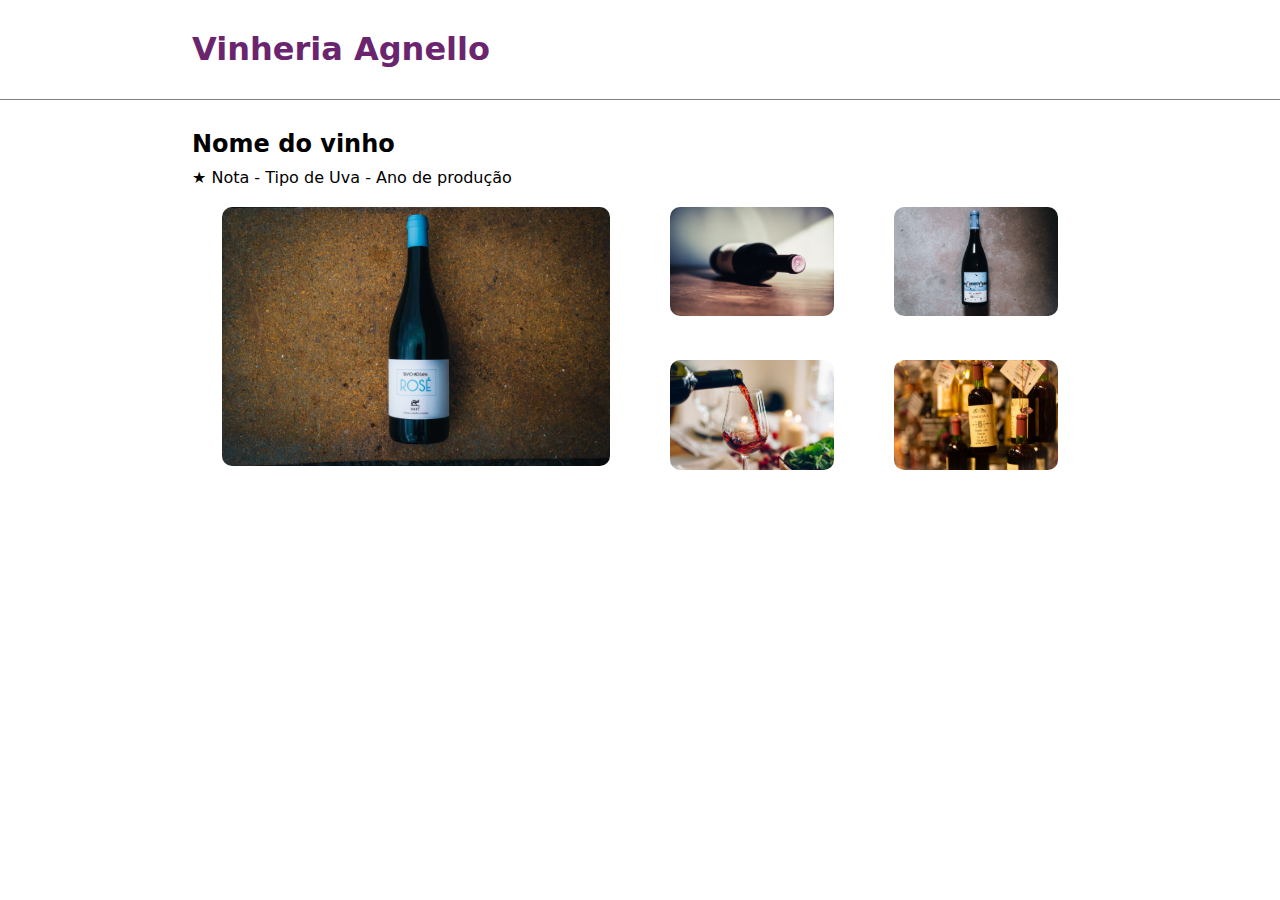
==== src/assets/index.html @ 07759bfd "first commit" ====
<!DOCTYPE html>
<html lang="pt-BR">

<head>
    <meta charset="UTF-8">
    <meta name="viewport" content="width=device-width, initial-scale=1.0">
    <title>Checkpoint 2 - Front-End Design</title>
    <link rel="stylesheet" href="../assets/css/styles.css">
</head>

<body>
    <header class="header-page">
        <div class="container">
            <h1>Vinheria Agnello</h1>
        </div>
    </header>
    <div class="container">
        <header class="wine-header">
            <h2>Nome do vinho</h2>
            <p> ★ Nota - Tipo de Uva - Ano de produção</p>
        </header>
        <div class="wine-fotos">
            <div class="wine-cards" id="main-wine-card">
                <div class="inner">
                    <img src="img/vinhos/pexels-jack-williams-12582808.jpg" alt="wine1">
                </div>
            </div>
            <div class="wine-cards">
                <div class="inner">
                    <img src="img/vinhos/pexels-jack-williams-12582823.jpg" alt="wine2">
                </div>
            </div>

            <div class="wine-cards">
                <div class="inner">
                    <img src="img/vinhos/pexels-markus-spiske-121191.jpg" alt="wine3">
                </div>
            </div>

            <div class="wine-cards">
                <div class="inner">
                    <img src="img/vinhos/pexels-matthew-hintz-1712737.jpg" alt="wine4">
                </div>
            </div>

            <div class="wine-cards">
                <div class="inner">
                    <img src="img/vinhos/Wine-Guide-Beaujolais-FT-BLOG0722-2000-7f1cac81f5044d3cbfeac708b66c4bea.jpg" alt="wine5">
                </div>
            </div>
        </div>
    </div>
</body>

</html>
---- src/assets/css/styles.css ----
* {
    margin: 0;
    padding: 0;
    box-sizing: border-box;
    font-family: system-ui, -apple-system, BlinkMacSystemFont, 'Segoe UI', Roboto, Oxygen, Ubuntu, Cantarell, 'Open Sans', 'Helvetica Neue', sans-serif;
}
.header-page {
    width: 100%;
    border-bottom: 1px solid rgba(0, 0, 0, 0.5);
    height: 100px;
    display: flex;
}
.container h1 {
    margin-top: 30px;
    color: rgb(107, 37, 111);
}

.wine-header {
    margin-top: 30px;
    display: flex;
    flex-direction: column;
}

.wine-header h2 {
    margin-bottom: 10px;
}

.container {
    width: 70%;
    margin: 0 auto;
}

.wine-fotos {
    width: 100%;
    height: 450px;
}

.wine-cards {
    width: 25%;
    float: right;
}

#main-wine-card {
    width: 50%;
    float: left;
}

.inner {
    padding: 20px 30px;

}


.inner img {
    width: 100%;
    border-radius: 10px;
}
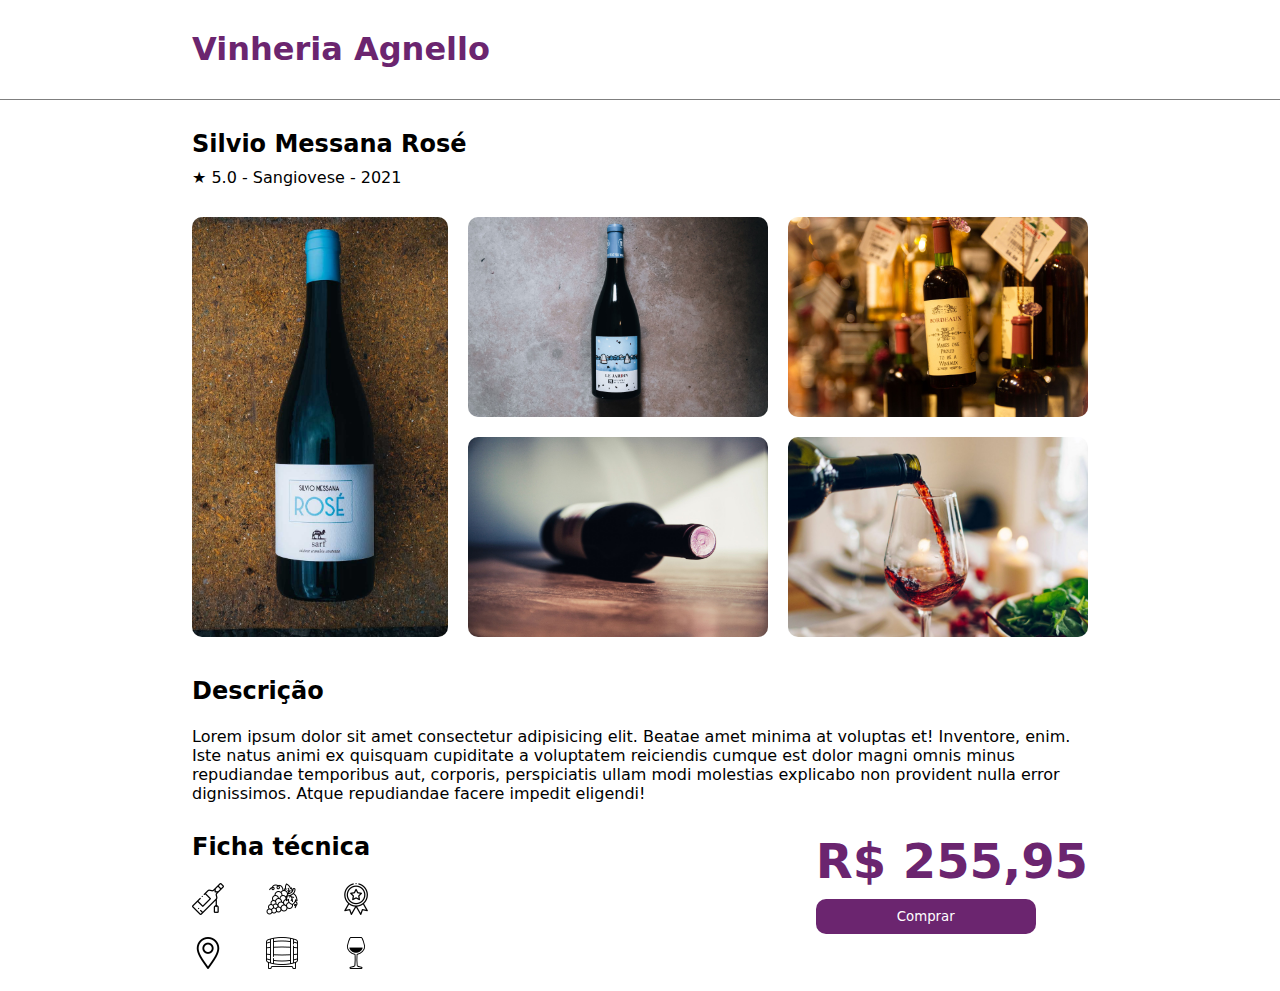
==== commit a90f4ed7: "feat: adição de descrição e ficha técnica" ====
--- a/src/assets/index.html
+++ b/src/assets/index.html
@@ -2,54 +2,67 @@
 <html lang="pt-BR">
 
 <head>
-    <meta charset="UTF-8">
-    <meta name="viewport" content="width=device-width, initial-scale=1.0">
-    <title>Checkpoint 2 - Front-End Design</title>
-    <link rel="stylesheet" href="../assets/css/styles.css">
+  <meta charset="UTF-8">
+  <meta name="viewport" content="width=device-width, initial-scale=1.0">
+  <title>Checkpoint 2 - Front-End Design</title>
+  <link rel="stylesheet" href="../assets/css/styles.css">
 </head>
 
 <body>
-    <header class="header-page">
-        <div class="container">
-            <h1>Vinheria Agnello</h1>
-        </div>
+  <header class="header-page">
+    <div class="container">
+      <h1>Vinheria Agnello</h1>
+    </div>
+  </header>
+  <div class="container">
+    <header class="wine-header">
+      <h2>Silvio Messana Rosé</h2>
+      <p> ★ 5.0 - Sangiovese - 2021</p>
     </header>
-    <div class="container">
-        <header class="wine-header">
-            <h2>Nome do vinho</h2>
-            <p> ★ Nota - Tipo de Uva - Ano de produção</p>
-        </header>
-        <div class="wine-fotos">
-            <div class="wine-cards" id="main-wine-card">
-                <div class="inner">
-                    <img src="img/vinhos/pexels-jack-williams-12582808.jpg" alt="wine1">
-                </div>
-            </div>
-            <div class="wine-cards">
-                <div class="inner">
-                    <img src="img/vinhos/pexels-jack-williams-12582823.jpg" alt="wine2">
-                </div>
-            </div>
 
-            <div class="wine-cards">
-                <div class="inner">
-                    <img src="img/vinhos/pexels-markus-spiske-121191.jpg" alt="wine3">
-                </div>
-            </div>
+    <div class="wines">
+      <div class="featured">
+        <img src="img/vinhos/pexels-jack-williams-12582808.jpg" alt="Vinho Silvio Messana Rosé">
+      </div>
 
-            <div class="wine-cards">
-                <div class="inner">
-                    <img src="img/vinhos/pexels-matthew-hintz-1712737.jpg" alt="wine4">
-                </div>
-            </div>
+      <div class="wine-cards">
+        <img src="img/vinhos/pexels-jack-williams-12582823.jpg" alt="Vinho rosé garrafa mediana">
+        <img src="img/vinhos/pexels-markus-spiske-121191.jpg" alt="Vinho rosé garrafa deitada">
+      </div>
 
-            <div class="wine-cards">
-                <div class="inner">
-                    <img src="img/vinhos/Wine-Guide-Beaujolais-FT-BLOG0722-2000-7f1cac81f5044d3cbfeac708b66c4bea.jpg" alt="wine5">
-                </div>
-            </div>
-        </div>
+      <div class="wine-cards">
+        <img src="img/vinhos/pexels-matthew-hintz-1712737.jpg" alt="Vinho rosé garrafas expostas">
+        <img src="img/vinhos/Wine-Guide-Beaujolais-FT-BLOG0722-2000-7f1cac81f5044d3cbfeac708b66c4bea.jpg" alt="Vinho rosé sendo posto em taça">
+      </div>
     </div>
+
+    <div class="descriptions">
+      <h2>Descrição</h2>
+
+      <p>Lorem ipsum dolor sit amet consectetur adipisicing elit. Beatae amet minima at voluptas et! Inventore, enim. Iste natus animi ex quisquam cupiditate a voluptatem reiciendis cumque est dolor magni omnis minus repudiandae temporibus aut, corporis, perspiciatis ullam modi molestias explicabo non provident nulla error dignissimos. Atque repudiandae facere impedit eligendi!</p>
+    </div>
+
+    <div class="datasheet">
+      <h2>Ficha técnica</h2>
+
+      <div class="icons">
+        <img src="img/icons/wine.png" alt="Vinho com selo de autenticidade" />
+        <img src="img/icons/grape.png" alt="Sangiovese" />
+        <img src="img/icons/medal.png" alt="Medalha de melhor vinho do ano" />
+      </div>
+
+      <div class="icons">
+        <img src="img/icons/location.png" alt="Produzido na Itália" />
+        <img src="img/icons/barrel.png" alt="Barril refrigerado" />
+        <img src="img/icons/glass-with-wine.png" alt="Disponível para degustação" />
+      </div>
+
+      <div class="price">
+        <h2>R$ 255,95</h2>
+        <button type="button" aria-label="Comprar">Comprar</button>
+      </div>
+    </div>
+  </div>
 </body>
 
 </html>--- a/src/assets/css/styles.css
+++ b/src/assets/css/styles.css
@@ -1,57 +1,107 @@
 * {
-    margin: 0;
-    padding: 0;
-    box-sizing: border-box;
-    font-family: system-ui, -apple-system, BlinkMacSystemFont, 'Segoe UI', Roboto, Oxygen, Ubuntu, Cantarell, 'Open Sans', 'Helvetica Neue', sans-serif;
+  margin: 0;
+  padding: 0;
+  box-sizing: border-box;
+  font-family: system-ui, -apple-system, BlinkMacSystemFont, 'Segoe UI', Roboto, Oxygen, Ubuntu, Cantarell, 'Open Sans', 'Helvetica Neue', sans-serif;
 }
 .header-page {
-    width: 100%;
-    border-bottom: 1px solid rgba(0, 0, 0, 0.5);
-    height: 100px;
-    display: flex;
+  width: 100%;
+  border-bottom: 1px solid rgba(0, 0, 0, 0.5);
+  height: 100px;
+  display: flex;
 }
 .container h1 {
-    margin-top: 30px;
-    color: rgb(107, 37, 111);
+  margin-top: 30px;
+  color: rgb(107, 37, 111);
 }
 
 .wine-header {
-    margin-top: 30px;
-    display: flex;
-    flex-direction: column;
+  margin-top: 30px;
+  display: flex;
+  flex-direction: column;
 }
 
 .wine-header h2 {
-    margin-bottom: 10px;
+  margin-bottom: 10px;
 }
 
 .container {
-    width: 70%;
-    margin: 0 auto;
+  width: 70%;
+  margin: 0 auto;
 }
 
-.wine-fotos {
-    width: 100%;
-    height: 450px;
+.wines {
+  display: flex;
+  flex-direction: row;
+  justify-content: space-between;
+  margin-top: 30px;
+}
+
+.wines .featured {
+  width: 50%;
+  height: 420px;
+}
+
+.wines .featured img {
+  width: 100%;
+  height: 100%;
+  object-fit: cover;
+  border-radius: 10px;
 }
 
 .wine-cards {
-    width: 25%;
-    float: right;
+  display: flex;
+  flex-direction: column;
+  justify-content: space-between;
+  gap: 10px;
+  flex: 33.33%;
+  padding: 0 0 0 20px;
 }
 
-#main-wine-card {
-    width: 50%;
-    float: left;
+.wine-cards img {
+  height: 200px;
+  margin-bottom: 10px;
+  border-radius: 10px;
 }
 
-.inner {
-    padding: 20px 30px;
-
+.descriptions, .datasheet {
+  position: relative;
+  display: flex;
+  flex-direction: column;
+  justify-content: space-between;
+  margin-top: 30px;
 }
 
+.descriptions h2, .datasheet h2 {
+  margin-bottom: 22px;
+}
 
-.inner img {
-    width: 100%;
-    border-radius: 10px;
+.datasheet .icons {
+  width: 180px;
+  display: flex;
+  flex-direction: row;
+  justify-content: space-between;
+  margin-bottom: 22px;
 }
+
+.price {
+  position: absolute;
+  top: 0;
+  right: 0;
+}
+
+.price h2 {
+  font-size: 3rem;
+  color: rgb(107, 37, 111);
+  margin-bottom: 10px;
+}
+
+.price button {
+  min-width: 220px;
+  background-color: rgb(107, 37, 111);
+  color: white;
+  border: none;
+  padding: 10px;
+  border-radius: 10px;
+  cursor: pointer;
+}